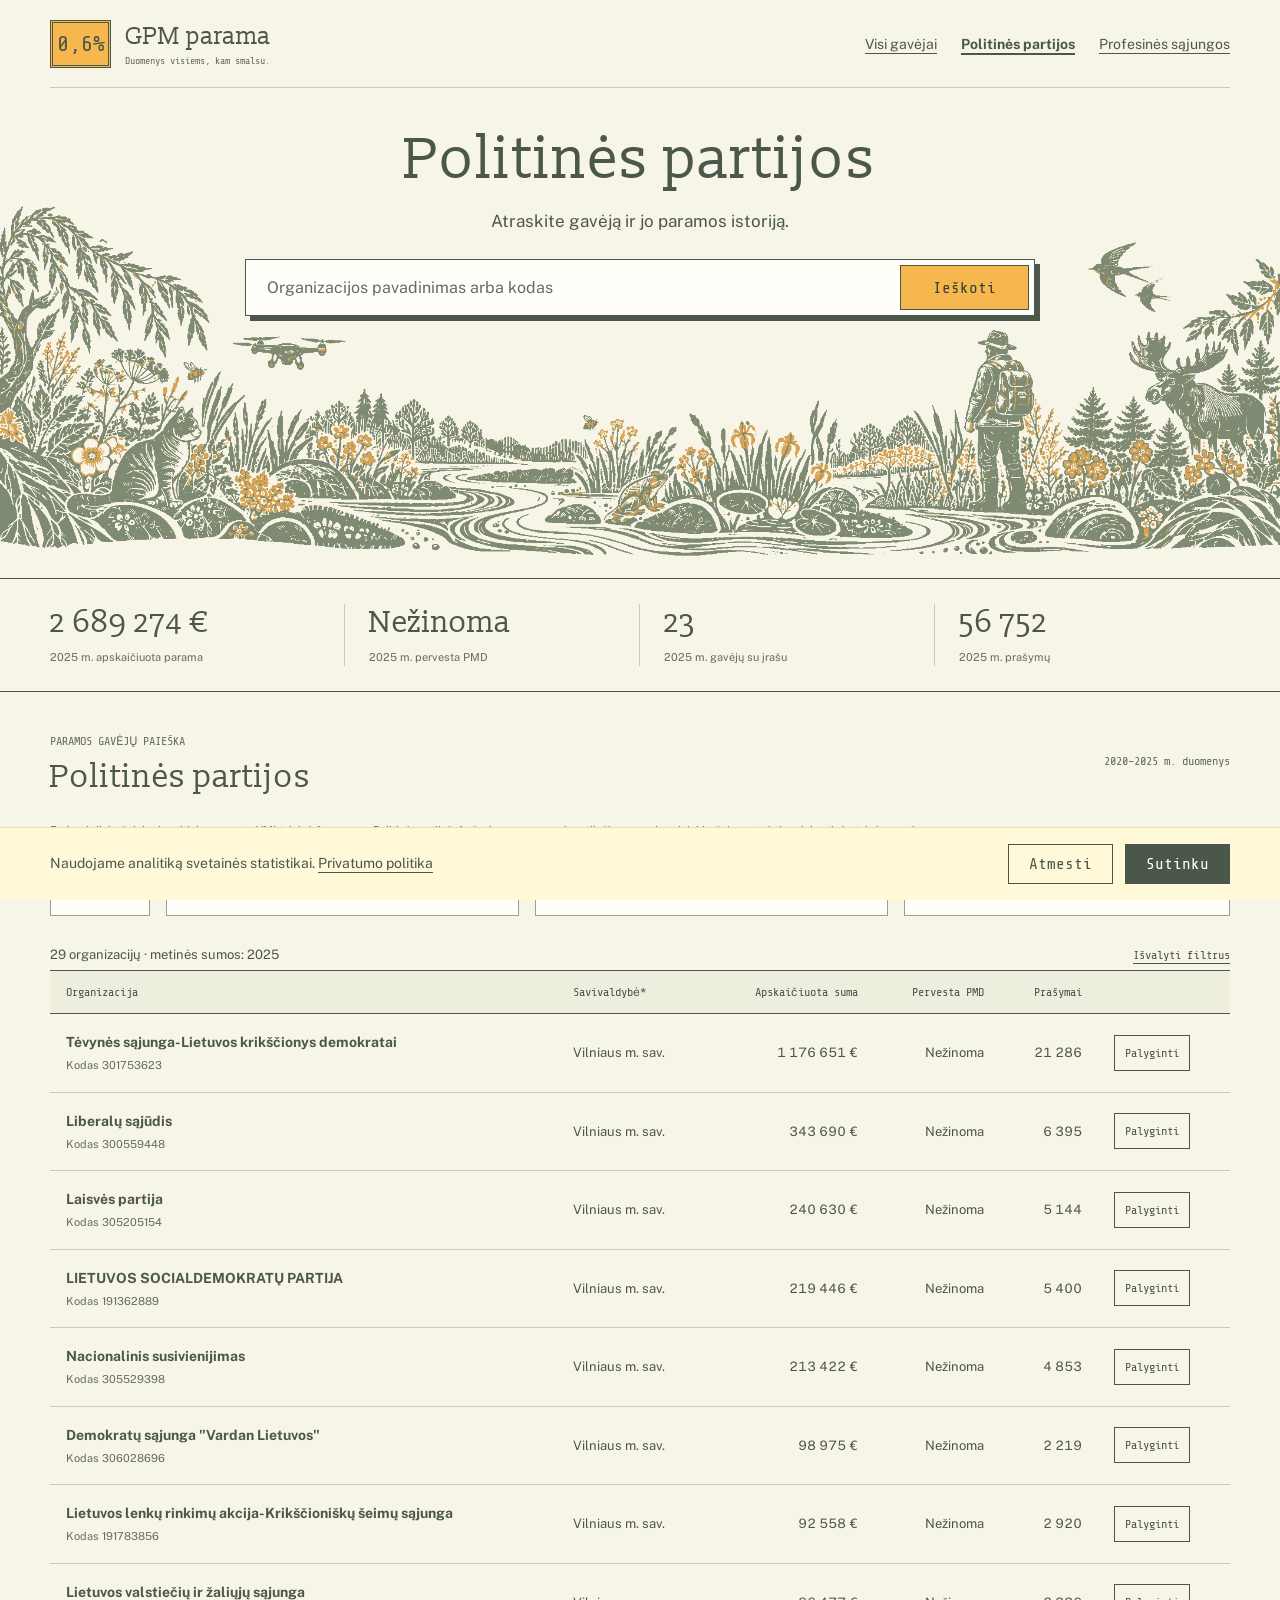
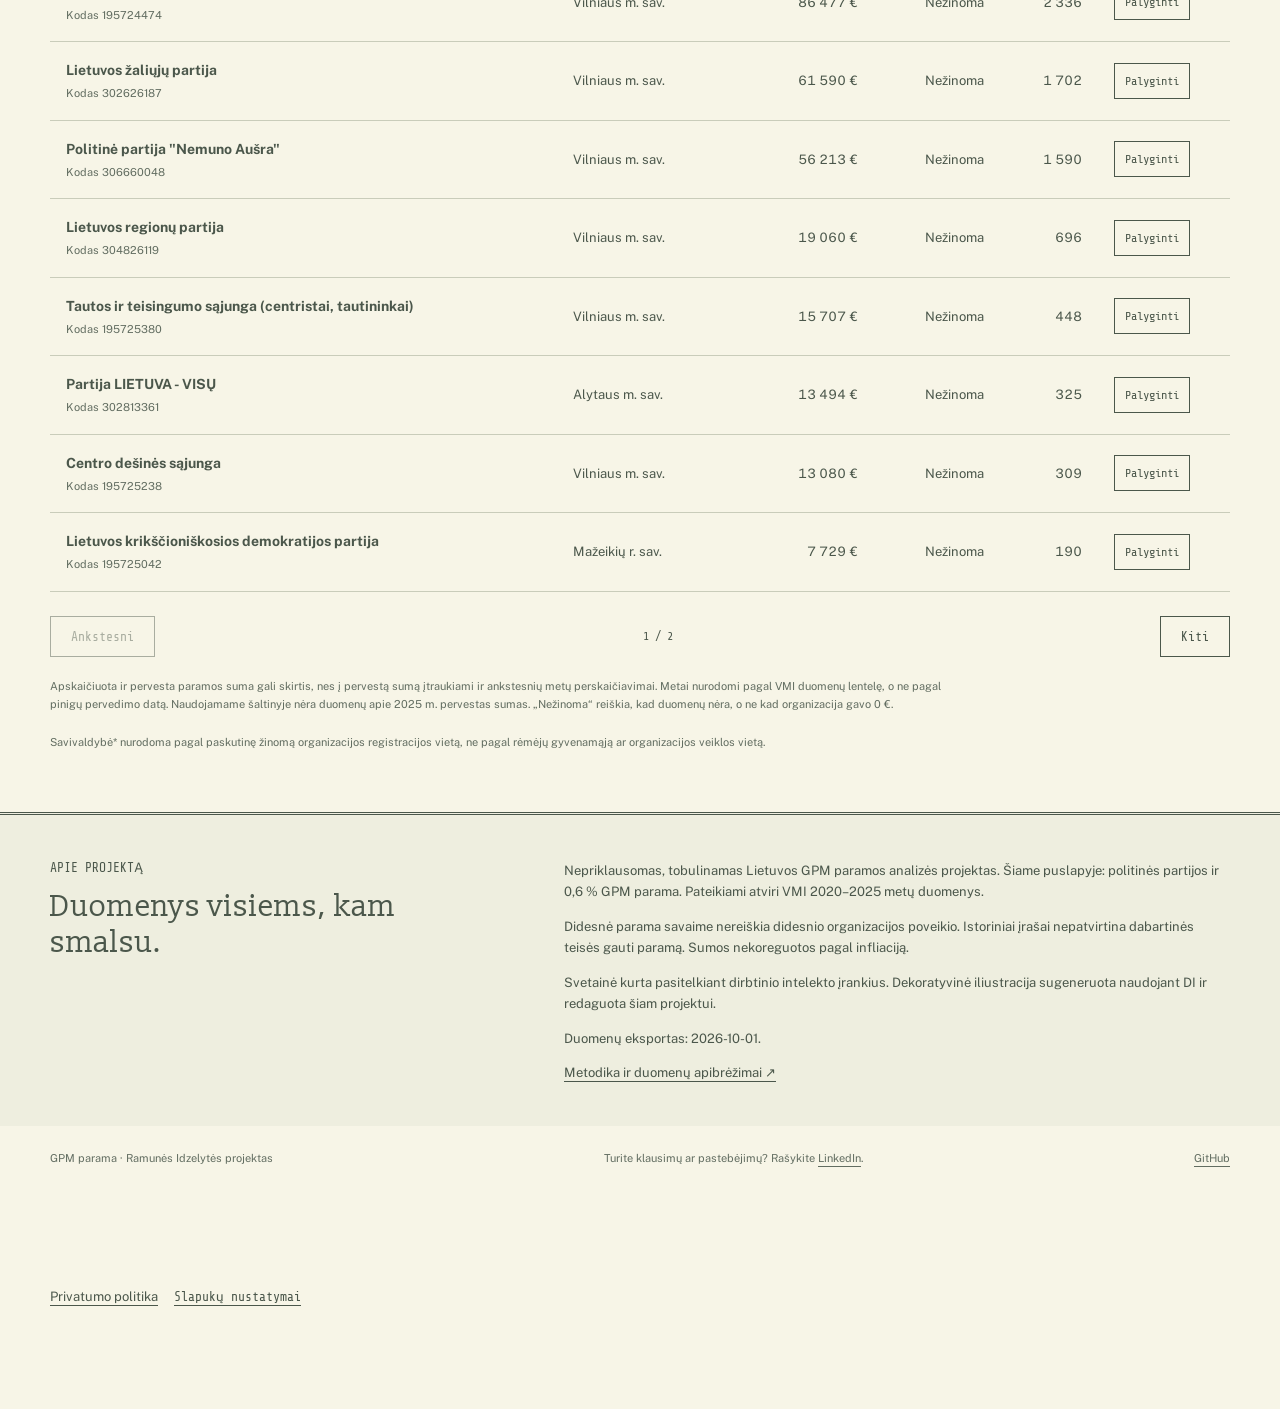
==== politines-partijos.html @ f0353b2b "Add files via upload" ====
<!doctype html>
<html lang="lt">
<head>
  <meta charset="utf-8"><meta name="viewport" content="width=device-width,initial-scale=1">
  <meta name="description" content="Politinės partijos: 0,6 % GPM parama, gavėjų paieška, 2020–2025 m. istorija ir palyginimas.">
  <title>Politinės partijos · 0,6 % GPM parama</title>
  <link rel="stylesheet" href="styles.css?v=consent-2">
  <link rel="preload" href="assets/fonts/publicsans/PublicSans-Regular.ttf" as="font" type="font/ttf" crossorigin>
  <link rel="preload" href="assets/fonts/slabo13px/Slabo13px-Regular.ttf" as="font" type="font/ttf" crossorigin>
  <script defer src="vendor/chart.umd.js"></script><script defer src="app.js?v=recipient-pages-1"></script>
</head>
<body data-scope="parties">
<a class="skip" href="#results">Pereiti prie rezultatų</a>
<header class="header wrap">
  <a class="brand" href="index.html"><span class="brand-mark">0,6%</span><span>GPM parama<small>Duomenys visiems, kam smalsu.</small></span></a>
<nav class="recipient-pages" aria-label="Paramos gavėjų grupės">
  <a href="index.html">Visi gavėjai</a>
  <a href="politines-partijos.html" aria-current="page">Politinės partijos</a>
  <a href="profesines-sajungos.html">Profesinės sąjungos</a>
</nav>
</header>
<main>
<section class="hero" aria-labelledby="hero-title">
  <img class="hero-photo" src="assets/river-linocut-exact.png" alt="" fetchpriority="high" width="2172" height="724">
  <div class="wrap hero-content">
    <h1 id="hero-title">Politinės partijos</h1>
    <p class="hero-description">Atraskite gavėją ir jo paramos istoriją.</p>
    <form id="search-form" role="search">
      <label for="search" class="sr-only">Organizacijos pavadinimas arba kodas</label>
      <input id="search" type="search" placeholder="Organizacijos pavadinimas arba kodas" autocomplete="off" maxlength="160" disabled>
      <button type="submit" disabled id="search-button">Ieškoti</button>
    </form>

  </div>
</section>
<section class="stats-band" aria-label="Pasirinktų metų apžvalga"><div class="wrap stats" id="stats"><p>Įkeliami duomenys…</p></div></section>
<section class="wrap directory" id="results" tabindex="-1">
  <div class="section-heading"><div><p class="eyebrow">PARAMOS GAVĖJŲ PAIEŠKA</p><h2>Politinės partijos</h2></div><span class="status-label">2020–2025 m. duomenys</span></div>
  <p class="footnote">Rodomi tik įrašai, kurių atitinkamų metų VMI teisinė forma yra „Politinė partija“. Apžvalgos sumos apima tik šią grupę. Istoriniai įrašai nepatvirtina dabartinės teisės gauti paramą.</p>
  <div class="filters">
    <label>Metai<select id="year" disabled></select></label>
    <label>Savivaldybė<select id="municipality" disabled><option value="">Visos savivaldybės</option></select></label>
    <label>Apskaičiuotos sumos grupė<select id="size" disabled><option value="">Visi dydžiai</option><option value="0">Labai maža: 0–1 000 €</option><option value="1">Maža: &gt;1 000–10 000 €</option><option value="2">Vidutinė: &gt;10 000–50 000 €</option><option value="3">Didelė: &gt;50 000–100 000 €</option><option value="4">Labai didelė: &gt;100 000 €</option></select></label>
    <label>Rikiuoti<select id="sort" disabled><option value="amount">Apskaičiuota: nuo didžiausios</option><option value="transferred">Pervesta: nuo didžiausios</option><option value="name">Pavadinimas: A–Ž</option><option value="requests">Prašymai: nuo didžiausio</option></select></label>
  </div>
  <div class="result-meta"><p id="result-count" role="status" aria-live="polite">Įkeliama…</p><button class="text-button" id="reset">Išvalyti filtrus</button></div>
  <div id="error" role="alert" hidden><p>Nepavyko įkelti duomenų. Patikrinkite ryšį ir bandykite dar kartą.</p><button id="retry">Bandyti dar kartą</button></div>
  <div class="table-scroll"><table class="results-table"><thead><tr><th scope="col">Organizacija</th><th scope="col">Savivaldybė*</th><th scope="col" class="numeric">Apskaičiuota suma</th><th scope="col" class="numeric">Pervesta PMD</th><th scope="col" class="numeric">Prašymai</th><th scope="col"><span class="sr-only">Palyginimas</span></th></tr></thead><tbody id="result-body"></tbody></table></div>
  <div id="empty" class="empty" hidden><h3>Organizacijų nerasta</h3><p>Pabandykite kitą pavadinimą arba išvalykite filtrus.</p></div>
  <div class="pagination"><button id="previous" class="secondary" disabled>Ankstesni</button><span id="page-label"></span><button id="next" class="secondary" disabled>Kiti</button></div>
  <p class="footnote">Apskaičiuota ir pervesta paramos suma gali skirtis, nes į pervestą sumą įtraukiami ir ankstesnių metų perskaičiavimai. Metai nurodomi pagal VMI duomenų lentelę, o ne pagal pinigų pervedimo datą. Naudojamame šaltinyje nėra duomenų apie 2025 m. pervestas sumas. „Nežinoma“ reiškia, kad duomenų nėra, o ne kad organizacija gavo 0 €.</p>
  <p class="footnote">Savivaldybė* nurodoma pagal paskutinę žinomą organizacijos registracijos vietą, ne pagal rėmėjų gyvenamąją ar organizacijos veiklos vietą.</p>
</section>
<section id="detail" class="detail-band" hidden tabindex="-1"><div class="wrap">
  <div class="section-heading"><div><p class="eyebrow" id="detail-kind">ORGANIZACIJOS ISTORIJA</p><h2 id="detail-title"></h2><p id="detail-subtitle"></p></div><button id="close-detail" class="secondary">Uždaryti</button></div>
  <div id="selected-list" class="selected-list"></div>
  <div class="chart-heading"><h3 id="chart-title">Apskaičiuota suma</h3><label>Rodiklis <select id="chart-measure"><option value="1">Apskaičiuota suma</option><option value="3">Pervesta PMD</option></select></label></div>
  <div class="chart-container"><canvas id="history-chart" role="img" aria-label="Metinė organizacijų parama. Tikslios reikšmės pateiktos lentelėje žemiau."></canvas></div>
  <p id="chart-error" hidden>Diagramos įkelti nepavyko. Duomenys pateikti lentelėje.</p>
  <div class="detail-actions"><h3>Metų duomenys</h3><button class="secondary" id="share">Kopijuoti nuorodą</button></div>
  <p id="share-status" role="status"></p>
  <div class="table-scroll"><table id="history-table"><thead><tr><th>Organizacija</th><th>Šaltinio metai</th><th class="numeric">Apskaičiuota suma</th><th class="numeric">Pervesta PMD</th><th class="numeric">Prašymai</th><th class="numeric">Apskaičiuota vienam prašymui</th></tr></thead><tbody></tbody></table></div>
  <p class="footnote">Pervesta PMD pateikiama kaip šaltinyje, įskaitant perskaičiavimus už ankstesnius metus. Tai nėra vien pasirinktų metų prašymams tenkanti suma. Apskaičiuotai sumai taikoma projekto korekcija: teigiama suma su 0 prašymų pakeičiama į 0. Pervestai sumai ši korekcija netaikoma.</p>
  <p class="footnote">„Nėra įrašo“ nėra nulinė parama. Vidurkis vienam prašymui nėra atskiro prašymo suma. Prašymų skaičius nebūtinai sutampa su žmonių skaičiumi.</p>
</div></section>
<section class="about-band" id="about"><div class="wrap about-grid"><div><p class="eyebrow">APIE PROJEKTĄ</p><h2>Duomenys visiems, kam smalsu.</h2></div><div>
  <p>Nepriklausomas, tobulinamas Lietuvos GPM paramos analizės projektas. Šiame puslapyje: politinės partijos ir 0,6 % GPM parama. Pateikiami atviri VMI 2020–2025 metų duomenys.</p>
  <p>Didesnė parama savaime nereiškia didesnio organizacijos poveikio. Istoriniai įrašai nepatvirtina dabartinės teisės gauti paramą. Sumos nekoreguotos pagal infliaciją.</p>
  <p>Svetainė kurta pasitelkiant dirbtinio intelekto įrankius. Dekoratyvinė iliustracija sugeneruota naudojant DI ir redaguota šiam projektui.</p>
  <p id="data-date"></p><a href="https://github.com/Ramuneid/lithuania-gpm-support-analysis/blob/main/METHODOLOGY.md" target="_blank" rel="noopener">Metodika ir duomenų apibrėžimai ↗</a>
</div></div></section>
</main>
<aside id="compare-tray" class="compare-tray" hidden aria-label="Pasirinktos organizacijos"><div class="wrap"><span id="tray-label"></span><div><button id="clear-compare" class="text-button">Išvalyti</button><button id="open-compare">Palyginti</button></div></div></aside>
<div class="sr-only" id="notice" role="status" aria-live="polite"></div>
<footer class="wrap footer"><span>GPM parama · Ramunės Idzelytės projektas</span><span>Turite klausimų ar pastebėjimų? Rašykite <a href="https://www.linkedin.com/in/idzelyte" target="_blank" rel="noopener noreferrer">LinkedIn</a>.</span><a href="https://github.com/Ramuneid/lithuania-gpm-support-analysis">GitHub</a></footer>
<noscript><p class="wrap">Paieškai reikalingas JavaScript. Analizės užrašinės prieinamos projekto GitHub saugykloje.</p></noscript>
<div class="wrap privacy-links"><a href="privatumo-politika.html">Privatumo politika</a><button type="button" class="text-button" data-consent-settings hidden>Slapukų nustatymai</button></div>
<script defer src="consent.js?v=1"></script>
</body></html>
---- styles.css ----
@font-face{font-family:"Public Sans";src:url("assets/fonts/publicsans/PublicSans-Regular.ttf") format("truetype");font-weight:400;font-style:normal;font-display:swap}
@font-face{font-family:"Public Sans";src:url("assets/fonts/publicsans/PublicSans-Bold.ttf") format("truetype");font-weight:600 900;font-style:normal;font-display:swap}
@font-face{font-family:"Slabo 13px";src:url("assets/fonts/slabo13px/Slabo13px-Regular.ttf") format("truetype");font-weight:400;font-style:normal;font-display:swap}
@font-face{font-family:"Share Tech Mono";src:url("assets/fonts/sharetechmono/ShareTechMono-Regular.ttf") format("truetype");font-weight:400;font-style:normal;font-display:swap}

:root{
  --ink:#4B574B;--teal:#4B574B;--honey:#E48C35;--gold:#F5B74E;
  --muted:#626D61;--line:#c9ccba;--paper:#F7F5E7;--wash:#eeeedf;
  --focus:#8C491F;--white:#fffef8;--mono:"Share Tech Mono","Public Sans",monospace;
  font-family:"Public Sans",Arial,sans-serif;color:var(--ink);background:var(--paper);
}
*{box-sizing:border-box;letter-spacing:0}
body{margin:0;padding-bottom:var(--consent-height,0px)}
.privacy-links{display:flex;flex-wrap:wrap;align-items:center;gap:16px;padding-block:12px 24px;font-size:13px}
.privacy-content{max-width:800px;padding-block:40px}
.privacy-content h1{font-size:40px}
.privacy-content h2{font-size:26px;margin-top:32px}
.consent-banner{position:fixed;bottom:0;left:0;right:0;z-index:100;background:#FFF8D9;border-top:1px solid #E5DDBB}
.consent-banner[hidden]{display:none}
.consent-inner{display:flex;align-items:center;justify-content:space-between;gap:24px;padding-block:16px}
.consent-inner p{margin:0;font-size:14px}
.consent-actions{display:flex;gap:12px;flex-shrink:0}
.consent-actions button{background:transparent;color:var(--ink);padding:10px 20px}
.consent-actions button:hover{background:#F5EBC1}
.consent-actions button[data-choice="accepted"]{background:var(--ink);color:#fff}
.consent-actions button[data-choice="accepted"]:hover{background:#364236}
body .compare-tray{bottom:var(--consent-height,0px)}
@media(max-width:760px){.consent-inner{flex-direction:column;align-items:stretch;gap:12px}.consent-actions button{flex:1}}
a{color:inherit;text-underline-offset:4px;text-decoration-thickness:1px}
button,input,select{font:inherit;border-radius:0}
button,a,input,select{touch-action:manipulation}
button{cursor:pointer;border:1px solid var(--ink);padding:12px 20px;background:var(--ink);color:white;font-family:var(--mono);font-weight:400;transition:background .15s,color .15s}
button:hover{background:#364236}
button:disabled{opacity:.45;cursor:default}
button:focus-visible,a:focus-visible,input:focus-visible,select:focus-visible{outline:3px solid var(--focus);outline-offset:4px}
input,select{min-width:0}
h1,h2,h3,p{margin-top:0}
h1,h2,h3{font-family:"Slabo 13px",Georgia,serif;font-weight:400;overflow-wrap:break-word}
h2{font-size:32px;line-height:1.2}
h3{font-size:22px}
p{line-height:1.65}
.wrap{width:min(1180px,calc(100% - 64px));margin-inline:auto}
.header{display:flex;align-items:center;justify-content:space-between;gap:24px;min-height:88px;border-bottom:1px solid var(--line)}
.brand{text-decoration:none;font-family:"Slabo 13px",Georgia,serif;font-size:24px;display:flex;align-items:center;gap:14px;flex-shrink:0}
.brand-mark{display:grid;place-items:center;width:61px;height:48px;border:3px double var(--ink);background:var(--gold);font:22px var(--mono)}
.brand small{display:block;font:10px var(--mono);margin-top:4px;color:var(--muted)}
.recipient-pages{display:flex;flex-wrap:wrap;justify-content:flex-end;gap:12px 24px;padding-block:16px;font-size:14px;margin-left:auto}
.recipient-pages a{white-space:nowrap}
.recipient-pages [aria-current="page"]{font-weight:700;text-decoration-thickness:2px}
.hero{position:relative;isolation:isolate;min-height:490px;display:flex;align-items:flex-start;overflow:hidden;background:var(--paper)}
.hero-photo{position:absolute;inset:auto 0 0;width:100%;height:auto;object-fit:contain;object-position:center bottom;z-index:-1}
.hero-content{text-align:center;padding-block:40px 190px}
.eyebrow{font:12px var(--mono);margin-bottom:14px}
.hero-edition{display:inline-block;padding:6px 10px;border-block:1px solid var(--ink);margin-bottom:20px}
.hero h1{font-size:58px;line-height:1.12;margin:0 auto 14px;max-width:900px}
.hero-description{font-size:17px;margin-bottom:24px}
.hero form{display:flex;max-width:790px;margin-inline:auto;background:var(--white);border:1px solid var(--ink);box-shadow:5px 5px 0 var(--ink);padding:5px;gap:6px}
.hero input{flex:1;width:0;background:transparent;border:0;color:var(--ink);padding:13px 16px;font-size:16px}
.hero input::placeholder{color:var(--muted);opacity:1}
.hero form button{background:var(--gold);color:#354134;border:1px solid var(--ink);padding-inline:32px;font-size:16px}
.hero form button:hover{background:var(--honey)}
.examples{display:flex;justify-content:center;gap:14px;align-items:center;flex-wrap:wrap;margin-top:18px;font-size:12px}
.examples button{border:0;border-bottom:1px solid var(--ink);background:transparent;padding:1px 0;color:var(--ink);font-family:inherit;font-size:12px}
.examples button:hover{box-shadow:0 3px 0 var(--gold)}
.stats-band{border-block:1px solid var(--ink)}
.stats{display:grid;grid-template-columns:repeat(4,minmax(0,1fr));padding-block:25px}
.stat{display:flex;flex-direction:column;gap:8px;padding-inline:24px;border-right:1px solid var(--line);min-width:0}
.stat:first-child{padding-left:0}
.stat:last-child{border-right:0}
.stat-value{font:30px "Slabo 13px",Georgia,serif;font-variant-numeric:tabular-nums;overflow-wrap:anywhere}
.stat-label{font-size:11px;color:var(--muted);line-height:1.5}
.directory{padding-block:42px 50px}
.section-heading{display:flex;justify-content:space-between;align-items:start;gap:20px;margin-bottom:25px}
.section-heading h2{margin-bottom:0}
.section-heading .eyebrow{margin-bottom:10px;color:var(--muted)}
.status-label{font:12px var(--mono);color:var(--muted);padding-top:20px}
.filters{display:grid;grid-template-columns:100px 1.3fr 1.3fr 1.2fr;gap:16px;padding-bottom:24px}
.filters label{font-size:12px;display:flex;flex-direction:column;gap:8px}
.filters select,.chart-heading select{background:var(--white);color:var(--ink);border:1px solid #9aA28f;height:44px;padding:0 10px;width:100%}
.result-meta{display:flex;align-items:center;justify-content:space-between;font-size:13px;gap:15px}
.result-meta p{margin:0}
.text-button{background:transparent;border:0;color:var(--ink);padding:8px 0;text-decoration:underline;text-underline-offset:4px}
.text-button:hover{background:transparent;color:var(--focus)}
.result-meta button{font-size:12px}
.table-scroll{overflow-x:auto;position:relative}
table{border-collapse:collapse;width:100%;font-size:13px;text-align:left}
th{background:var(--wash);border-block:1px solid var(--ink);font:12px var(--mono);padding:14px 16px;white-space:nowrap}
td{border-bottom:1px solid var(--line);padding:18px 16px;line-height:1.5}
td.numeric,th.numeric{text-align:right;font-variant-numeric:tabular-nums;white-space:nowrap}
.results-table th:first-child{width:43%}
.results-table tbody tr:hover{background:#f0ecd8}
.organization-link{text-decoration:none;font-weight:700;font-size:14px}
.organization-link:hover{text-decoration:underline}
td small{display:block;font-size:11px;color:var(--muted);margin-top:4px}
.compare-button{background:transparent;border:1px solid var(--ink);color:var(--ink);font-size:12px;padding:8px 10px;white-space:nowrap}
.compare-button:hover{background:var(--gold);color:var(--ink)}
.compare-button[aria-pressed=true]{background:var(--ink);color:white}
.secondary{background:transparent;color:var(--ink);border:1px solid var(--ink);font-size:13px}
.secondary:hover{background:var(--wash)}
.pagination{display:flex;align-items:center;justify-content:space-between;margin-top:24px;gap:10px;font:12px var(--mono)}
.footnote{font-size:11px;color:var(--muted);margin-top:20px;max-width:920px}
.empty{padding:48px 0;text-align:center}
.about-band{border-top:3px double var(--ink);background:var(--wash);padding-block:45px}
.about-grid{display:grid;grid-template-columns:1fr 1.5fr;gap:70px}
.about-grid h2{font-size:30px;max-width:350px}
.about-grid p,.about-grid a{font-size:13px}
.detail-band{border-top:3px double var(--ink);padding-block:45px;background:var(--paper)}
.detail-band h2{max-width:840px;overflow-wrap:anywhere}
.detail-band .section-heading p:not(.eyebrow){font-size:12px;color:var(--muted);margin-top:12px}
.chart-heading,.detail-actions{display:flex;justify-content:space-between;gap:15px;align-items:center;flex-wrap:wrap}
.chart-heading{margin-top:25px}
.chart-heading label{display:flex;align-items:center;gap:10px;font-size:13px}
.chart-heading select{width:auto;max-width:100%}
.chart-container{height:330px;margin:15px 0 30px}
.selected-list{display:flex;gap:10px;flex-wrap:wrap}
.selected-list span{border-bottom:3px solid var(--ink);padding:6px 0;font-size:12px;margin-right:14px}
.detail-actions h3{margin:0}
#share-status{font-size:12px}
#detail,#results,#about{scroll-margin-top:18px}
.compare-tray{position:fixed;bottom:0;left:0;right:0;background:var(--paper);border-top:3px double var(--ink);z-index:5}
.compare-tray>.wrap{display:flex;justify-content:space-between;align-items:center;gap:15px;padding-block:12px;font-size:13px}
.compare-tray .wrap>div{display:flex;gap:24px;align-items:center}
.footer{display:flex;gap:20px;flex-wrap:wrap;padding-block:26px 105px;font-size:11px;color:var(--muted)}
.footer span{margin-right:auto}
#error{background:#f7e3ca;padding:24px;border-left:3px solid var(--focus)}
[hidden]{display:none!important}
.sr-only{position:absolute;left:0;top:0;width:1px;height:1px;overflow:hidden;clip:rect(0,0,0,0);clip-path:inset(50%);white-space:nowrap}
.skip{position:absolute;top:-100px;z-index:10;background:var(--paper);padding:12px}
.skip:focus{top:5px}
@media(min-width:1600px){.hero{min-height:510px}}
@media(max-width:760px){
  .wrap{width:calc(100% - 36px)}
  .header{min-height:76px;gap:12px;flex-wrap:wrap;padding-block:16px}
  .brand{font-size:21px;gap:10px}
  .brand-mark{width:54px;height:42px;font-size:19px}
  .recipient-pages{width:100%;padding-block:4px;gap:12px 18px;font-size:12px}
  .hero{min-height:480px}
  .hero-content{padding-block:30px calc(33.333vw + 10px)}
  .hero h1{font-size:39px;max-width:380px}
  .hero-description{font-size:15px;max-width:330px;margin:0 auto 22px}
  .hero-edition{font-size:11px;margin-bottom:18px}
  .hero-photo{top:auto;height:auto;aspect-ratio:3/1;object-fit:contain;object-position:center bottom}
  .hero input{font-size:14px;padding:12px 7px}
  .hero form button{padding:12px;font-size:14px}
  .examples{gap:8px 12px;font-size:11px}
  .examples span{flex-basis:100%}
  .examples button{font-size:11px}
  .stats{grid-template-columns:repeat(2,minmax(0,1fr));padding-block:8px}
  .stat,.stat:first-child{padding:16px 12px}
  .stat:nth-child(2){border-right:0}
  .stat:nth-child(-n+2){border-bottom:1px solid var(--line)}
  .stat-value{font-size:23px}
  .stat-label{font-size:10px}
  .directory{padding-block:30px}
  .section-heading{margin-bottom:20px}
  h2{font-size:28px}
  .status-label{font-size:10px;max-width:110px;text-align:right}
  .filters{grid-template-columns:1fr 1fr;gap:12px}
  .filters select{font-size:12px}
  td,th{padding:12px 9px}
  .results-table{display:block}
  .results-table thead{position:absolute;width:1px;height:1px;overflow:hidden;clip-path:inset(50%)}
  .results-table tbody{display:block}
  .results-table tr{display:grid;grid-template-columns:1fr 1fr auto;gap:10px 12px;padding:20px 0;border-bottom:1px solid var(--line)}
  .results-table td{display:block;border:0;padding:0;text-align:left;min-width:0}
  .results-table td:first-child{grid-column:1/-1;overflow-wrap:anywhere}
  .results-table td:nth-child(2){grid-column:1/-1;color:var(--muted);font-size:11px}
  .results-table td:nth-child(3)::before{content:'Apskaičiuota';display:block;font:11px var(--mono);margin-bottom:4px}
  .results-table td:nth-child(4)::before{content:'Pervesta PMD';display:block;font:11px var(--mono);margin-bottom:4px}
  .results-table td:nth-child(5)::before{content:'Prašymai';display:block;font:11px var(--mono);margin-bottom:4px}
  .results-table td:last-child{grid-column:1/-1}
  .results-table .numeric{font-size:12px}
  .organization-link{font-size:14px}
  .about-grid{grid-template-columns:1fr;gap:14px}
  .about-grid h2{max-width:none}
  .about-band{padding-block:32px}
  .detail-band{padding-block:30px}
  .chart-container{height:290px}
  .detail-band .section-heading{flex-direction:column}
  .compare-tray>.wrap{font-size:11px}
  .compare-tray button{font-size:12px;padding:10px}
  .compare-tray .wrap>div{gap:10px}
  .footer{gap:15px}
  .footer span{width:100%}
  .detail-actions{align-items:start}
}
@media(prefers-reduced-motion:reduce){*{scroll-behavior:auto!important;transition:none!important}}
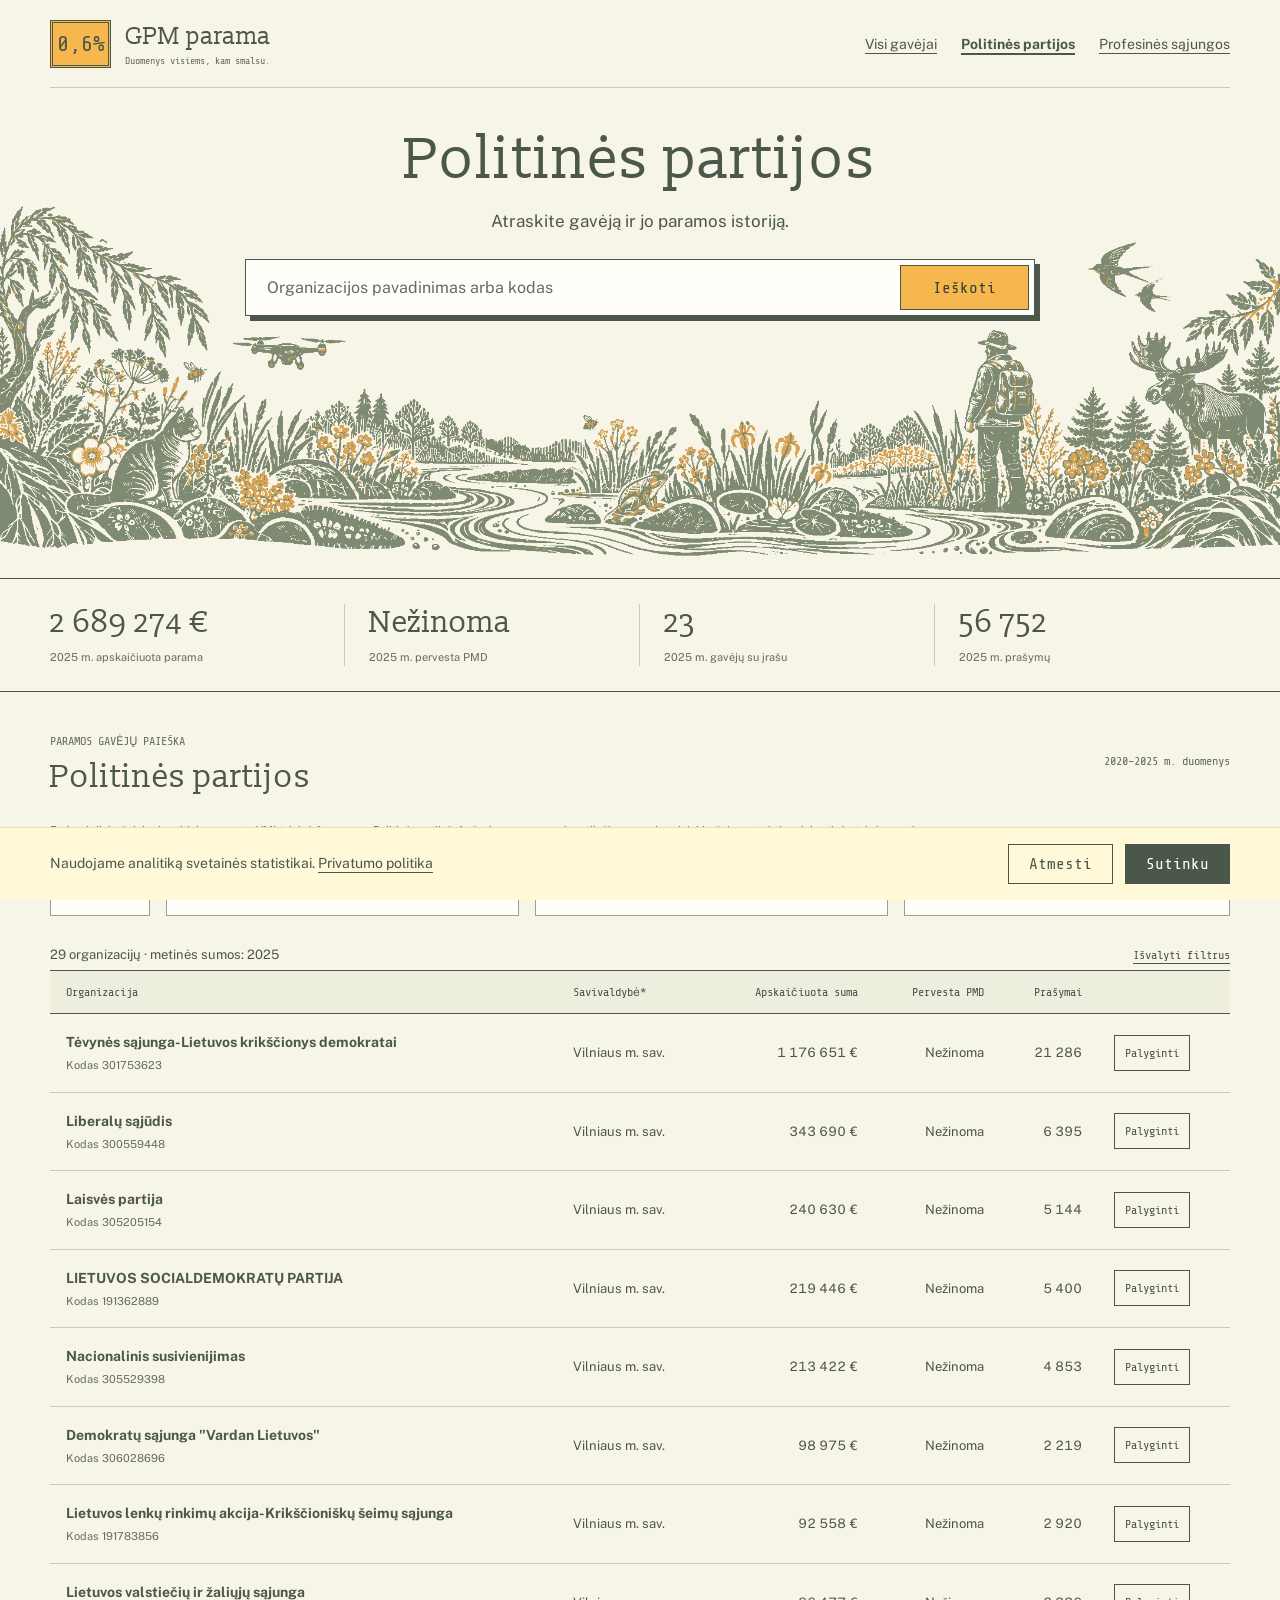
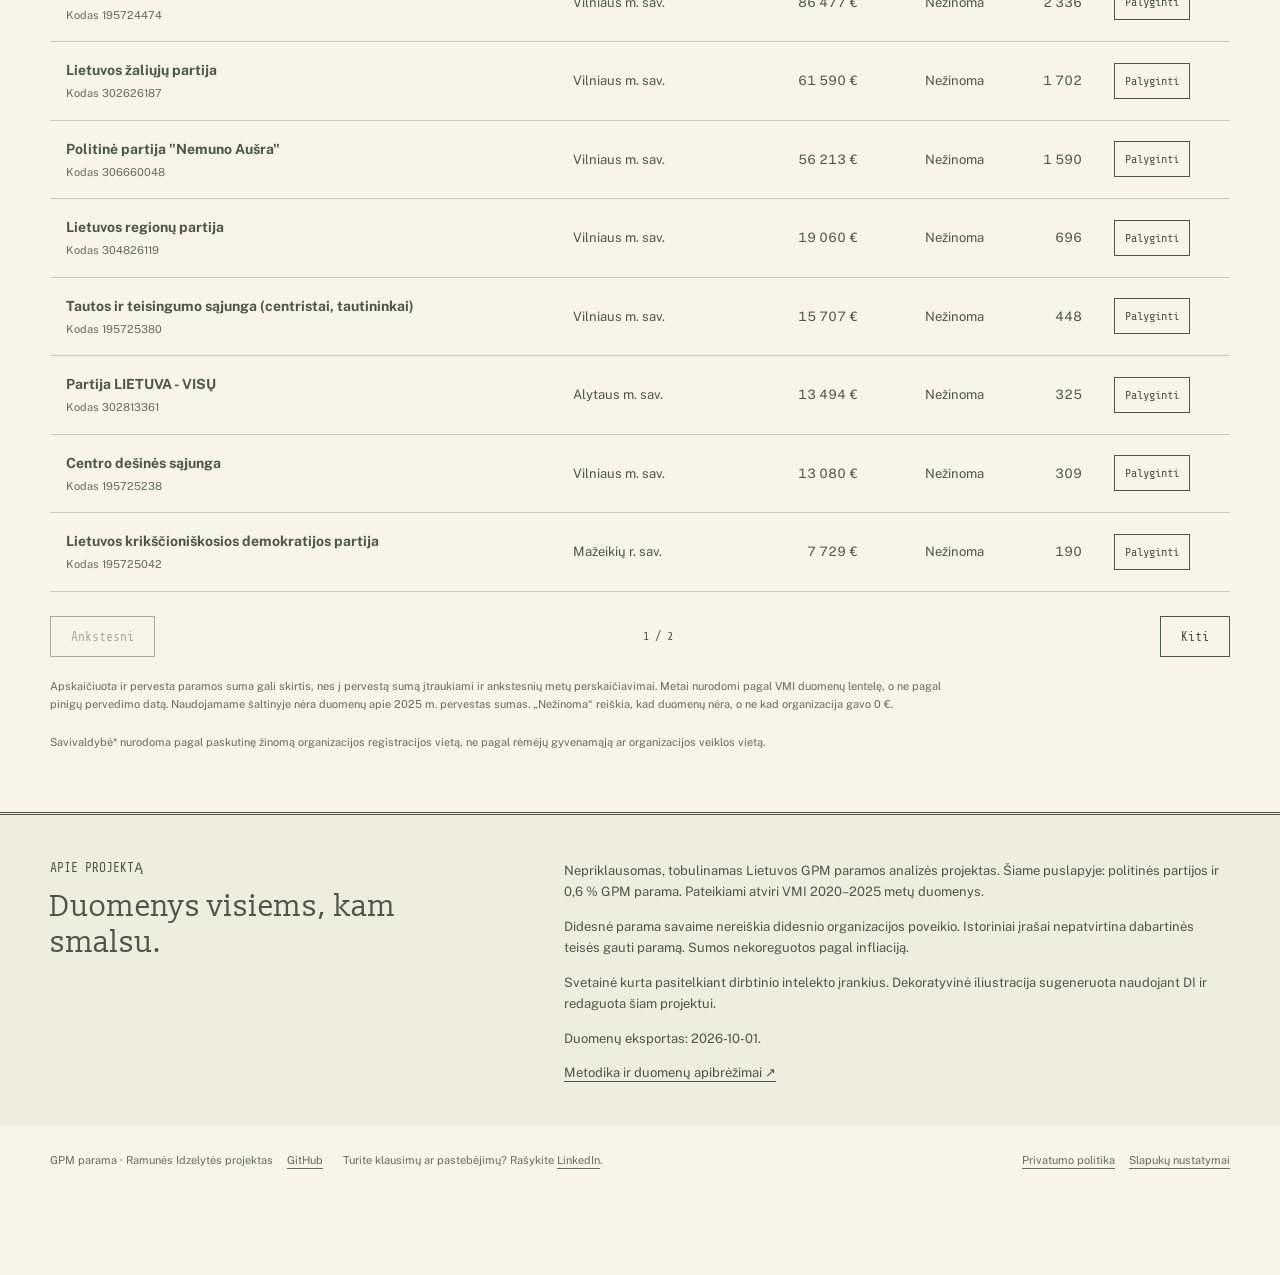
==== commit 803be53c: "Update footer layout" ====
--- a/politines-partijos.html
+++ b/politines-partijos.html
@@ -4,7 +4,7 @@
   <meta charset="utf-8"><meta name="viewport" content="width=device-width,initial-scale=1">
   <meta name="description" content="Politinės partijos: 0,6 % GPM parama, gavėjų paieška, 2020–2025 m. istorija ir palyginimas.">
   <title>Politinės partijos · 0,6 % GPM parama</title>
-  <link rel="stylesheet" href="styles.css?v=consent-2">
+  <link rel="stylesheet" href="styles.css?v=footer-3">
   <link rel="preload" href="assets/fonts/publicsans/PublicSans-Regular.ttf" as="font" type="font/ttf" crossorigin>
   <link rel="preload" href="assets/fonts/slabo13px/Slabo13px-Regular.ttf" as="font" type="font/ttf" crossorigin>
   <script defer src="vendor/chart.umd.js"></script><script defer src="app.js?v=recipient-pages-1"></script>
@@ -72,8 +72,11 @@
 </main>
 <aside id="compare-tray" class="compare-tray" hidden aria-label="Pasirinktos organizacijos"><div class="wrap"><span id="tray-label"></span><div><button id="clear-compare" class="text-button">Išvalyti</button><button id="open-compare">Palyginti</button></div></div></aside>
 <div class="sr-only" id="notice" role="status" aria-live="polite"></div>
-<footer class="wrap footer"><span>GPM parama · Ramunės Idzelytės projektas</span><span>Turite klausimų ar pastebėjimų? Rašykite <a href="https://www.linkedin.com/in/idzelyte" target="_blank" rel="noopener noreferrer">LinkedIn</a>.</span><a href="https://github.com/Ramuneid/lithuania-gpm-support-analysis">GitHub</a></footer>
+<footer class="wrap footer">
+  <div class="footer-project"><span>GPM parama · Ramunės Idzelytės projektas</span><a href="https://github.com/Ramuneid/lithuania-gpm-support-analysis">GitHub</a></div>
+  <div class="footer-contact">Turite klausimų ar pastebėjimų? Rašykite <a href="https://www.linkedin.com/in/idzelyte" target="_blank" rel="noopener noreferrer">LinkedIn</a>.</div>
+  <div class="footer-privacy"><a href="privatumo-politika.html">Privatumo politika</a><button type="button" class="text-button" data-consent-settings hidden>Slapukų nustatymai</button></div>
+</footer>
 <noscript><p class="wrap">Paieškai reikalingas JavaScript. Analizės užrašinės prieinamos projekto GitHub saugykloje.</p></noscript>
-<div class="wrap privacy-links"><a href="privatumo-politika.html">Privatumo politika</a><button type="button" class="text-button" data-consent-settings hidden>Slapukų nustatymai</button></div>
 <script defer src="consent.js?v=1"></script>
 </body></html>
--- a/styles.css
+++ b/styles.css
@@ -11,7 +11,6 @@
 }
 *{box-sizing:border-box;letter-spacing:0}
 body{margin:0;padding-bottom:var(--consent-height,0px)}
-.privacy-links{display:flex;flex-wrap:wrap;align-items:center;gap:16px;padding-block:12px 24px;font-size:13px}
 .privacy-content{max-width:800px;padding-block:40px}
 .privacy-content h1{font-size:40px}
 .privacy-content h2{font-size:26px;margin-top:32px}
@@ -120,8 +119,12 @@
 .compare-tray{position:fixed;bottom:0;left:0;right:0;background:var(--paper);border-top:3px double var(--ink);z-index:5}
 .compare-tray>.wrap{display:flex;justify-content:space-between;align-items:center;gap:15px;padding-block:12px;font-size:13px}
 .compare-tray .wrap>div{display:flex;gap:24px;align-items:center}
-.footer{display:flex;gap:20px;flex-wrap:wrap;padding-block:26px 105px;font-size:11px;color:var(--muted)}
-.footer span{margin-right:auto}
+.footer{display:flex;align-items:center;justify-content:space-between;gap:20px;padding-block:26px 32px;font-size:11px;line-height:1.6;color:var(--muted)}
+.footer-project,.footer-privacy{display:flex;align-items:center;gap:14px;flex-shrink:0}
+.footer-contact{min-width:0}
+.footer-privacy{margin-left:auto}
+.footer .text-button{font:inherit;padding:0;color:inherit}
+@media(max-width:1100px){.footer{flex-wrap:wrap}.footer-project,.footer-privacy{flex-wrap:wrap;flex-shrink:1}}
 #error{background:#f7e3ca;padding:24px;border-left:3px solid var(--focus)}
 [hidden]{display:none!important}
 .sr-only{position:absolute;left:0;top:0;width:1px;height:1px;overflow:hidden;clip:rect(0,0,0,0);clip-path:inset(50%);white-space:nowrap}
@@ -181,7 +184,7 @@
   .compare-tray button{font-size:12px;padding:10px}
   .compare-tray .wrap>div{gap:10px}
   .footer{gap:15px}
-  .footer span{width:100%}
+  .footer-project,.footer-contact{width:100%}
   .detail-actions{align-items:start}
 }
 @media(prefers-reduced-motion:reduce){*{scroll-behavior:auto!important;transition:none!important}}
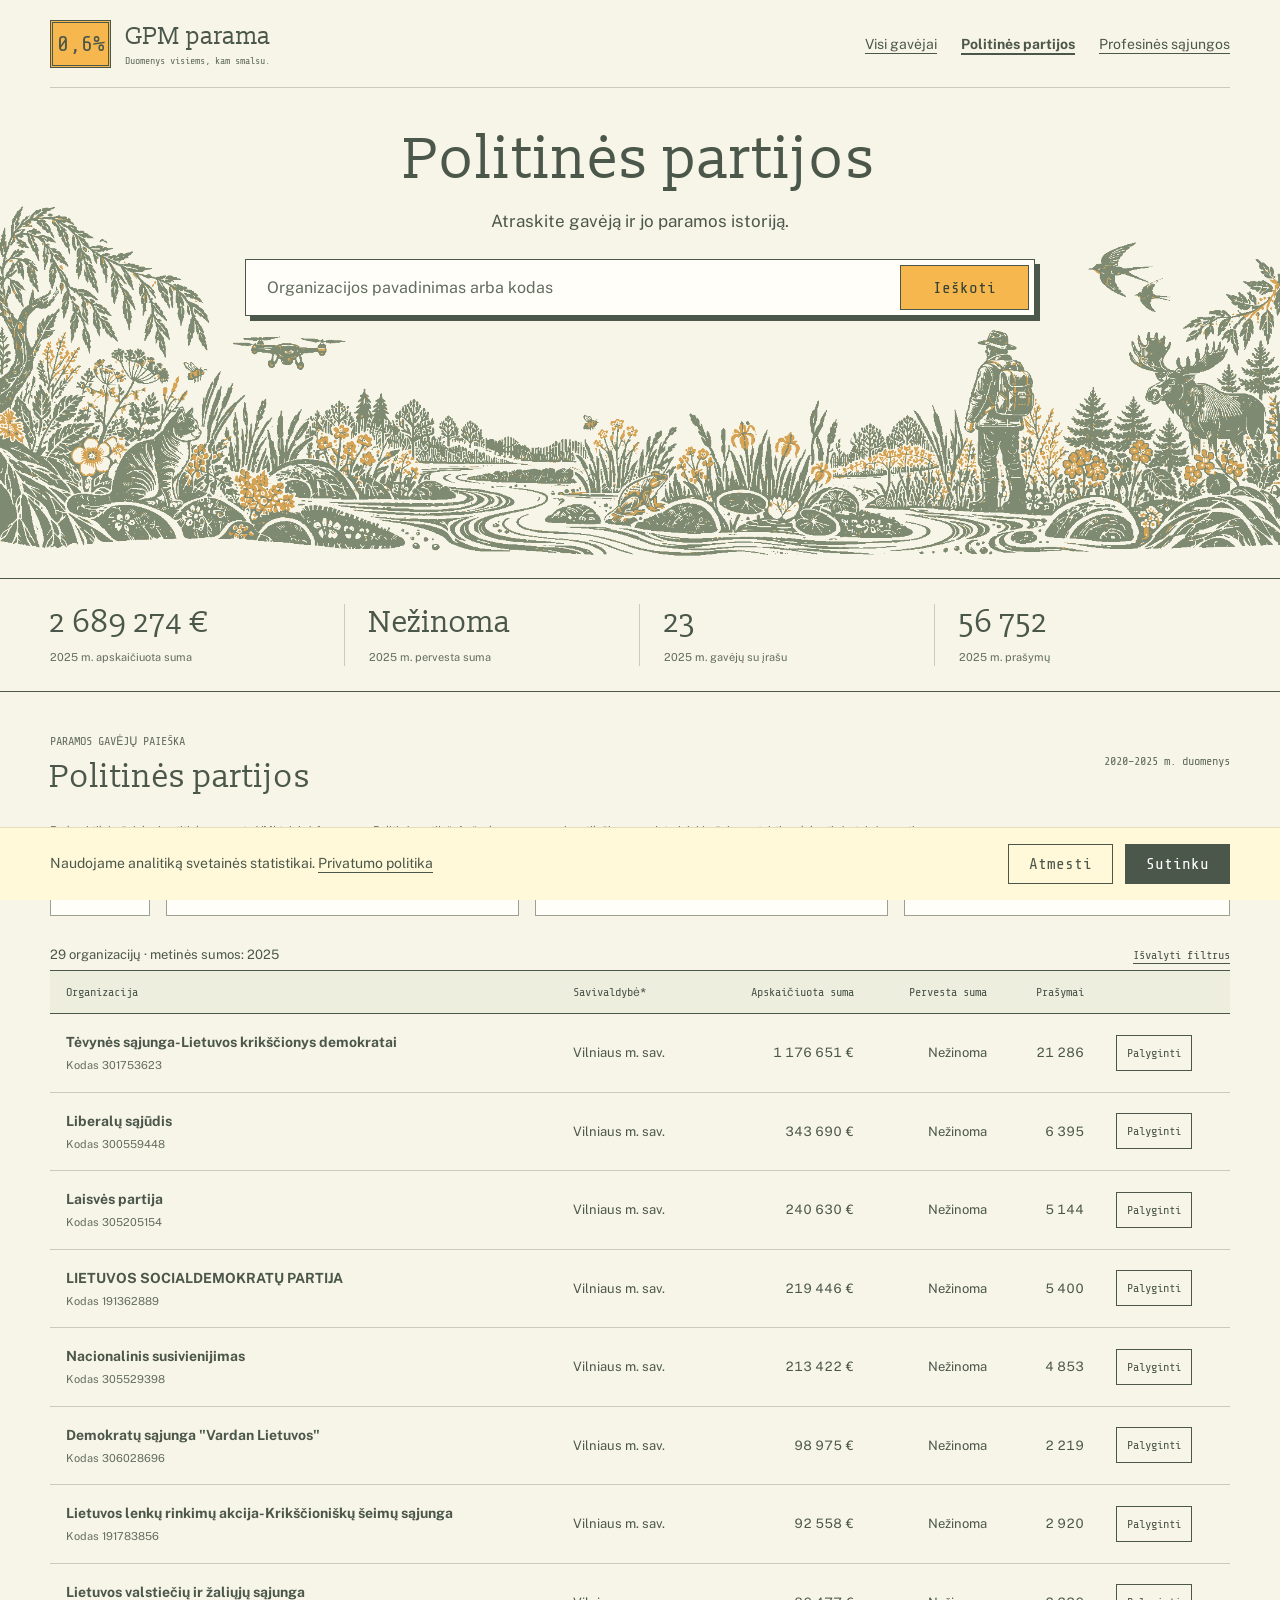
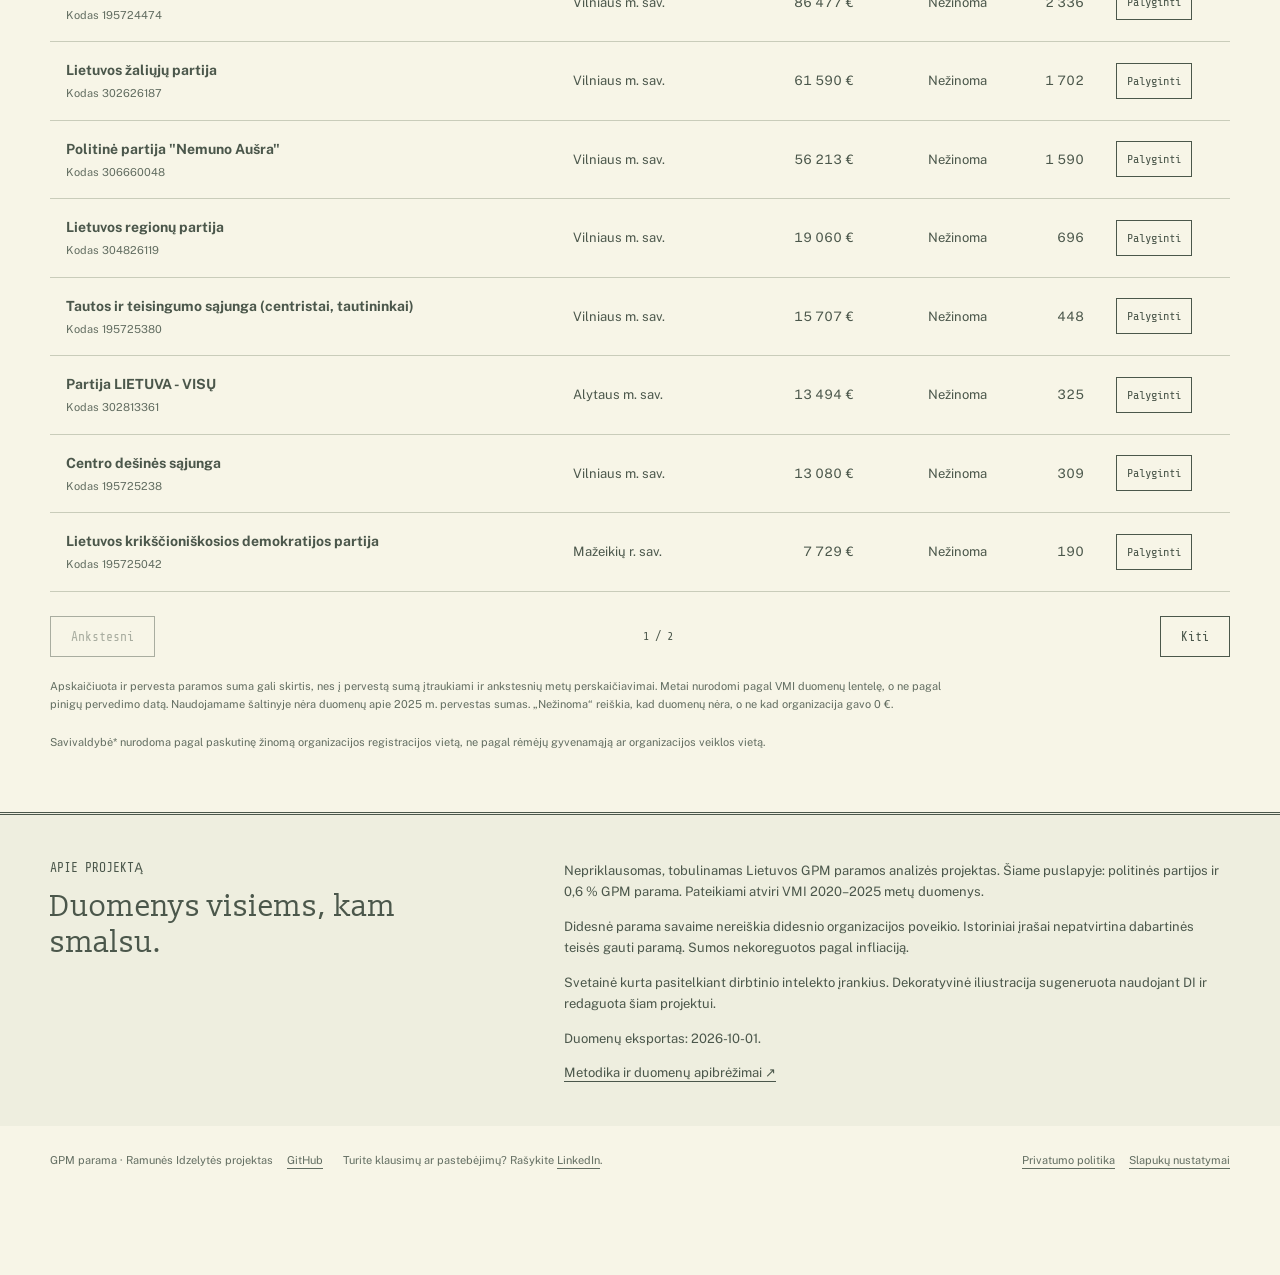
==== commit 42e91e67: "Ranamed "Pervesta PMD" to "Pervesta suma"" ====
--- a/politines-partijos.html
+++ b/politines-partijos.html
@@ -4,10 +4,10 @@
   <meta charset="utf-8"><meta name="viewport" content="width=device-width,initial-scale=1">
   <meta name="description" content="Politinės partijos: 0,6 % GPM parama, gavėjų paieška, 2020–2025 m. istorija ir palyginimas.">
   <title>Politinės partijos · 0,6 % GPM parama</title>
-  <link rel="stylesheet" href="styles.css?v=footer-3">
+  <link rel="stylesheet" href="styles.css?v=amount-labels-1">
   <link rel="preload" href="assets/fonts/publicsans/PublicSans-Regular.ttf" as="font" type="font/ttf" crossorigin>
   <link rel="preload" href="assets/fonts/slabo13px/Slabo13px-Regular.ttf" as="font" type="font/ttf" crossorigin>
-  <script defer src="vendor/chart.umd.js"></script><script defer src="app.js?v=recipient-pages-1"></script>
+  <script defer src="vendor/chart.umd.js"></script><script defer src="app.js?v=amount-labels-1"></script>
 </head>
 <body data-scope="parties">
 <a class="skip" href="#results">Pereiti prie rezultatų</a>
@@ -41,11 +41,11 @@
     <label>Metai<select id="year" disabled></select></label>
     <label>Savivaldybė<select id="municipality" disabled><option value="">Visos savivaldybės</option></select></label>
     <label>Apskaičiuotos sumos grupė<select id="size" disabled><option value="">Visi dydžiai</option><option value="0">Labai maža: 0–1 000 €</option><option value="1">Maža: &gt;1 000–10 000 €</option><option value="2">Vidutinė: &gt;10 000–50 000 €</option><option value="3">Didelė: &gt;50 000–100 000 €</option><option value="4">Labai didelė: &gt;100 000 €</option></select></label>
-    <label>Rikiuoti<select id="sort" disabled><option value="amount">Apskaičiuota: nuo didžiausios</option><option value="transferred">Pervesta: nuo didžiausios</option><option value="name">Pavadinimas: A–Ž</option><option value="requests">Prašymai: nuo didžiausio</option></select></label>
+    <label>Rikiuoti<select id="sort" disabled><option value="amount">Apskaičiuota suma: nuo didžiausios</option><option value="transferred">Pervesta suma: nuo didžiausios</option><option value="name">Pavadinimas: A–Ž</option><option value="requests">Prašymai: nuo didžiausio</option></select></label>
   </div>
   <div class="result-meta"><p id="result-count" role="status" aria-live="polite">Įkeliama…</p><button class="text-button" id="reset">Išvalyti filtrus</button></div>
   <div id="error" role="alert" hidden><p>Nepavyko įkelti duomenų. Patikrinkite ryšį ir bandykite dar kartą.</p><button id="retry">Bandyti dar kartą</button></div>
-  <div class="table-scroll"><table class="results-table"><thead><tr><th scope="col">Organizacija</th><th scope="col">Savivaldybė*</th><th scope="col" class="numeric">Apskaičiuota suma</th><th scope="col" class="numeric">Pervesta PMD</th><th scope="col" class="numeric">Prašymai</th><th scope="col"><span class="sr-only">Palyginimas</span></th></tr></thead><tbody id="result-body"></tbody></table></div>
+  <div class="table-scroll"><table class="results-table"><thead><tr><th scope="col">Organizacija</th><th scope="col">Savivaldybė*</th><th scope="col" class="numeric">Apskaičiuota suma</th><th scope="col" class="numeric">Pervesta suma</th><th scope="col" class="numeric">Prašymai</th><th scope="col"><span class="sr-only">Palyginimas</span></th></tr></thead><tbody id="result-body"></tbody></table></div>
   <div id="empty" class="empty" hidden><h3>Organizacijų nerasta</h3><p>Pabandykite kitą pavadinimą arba išvalykite filtrus.</p></div>
   <div class="pagination"><button id="previous" class="secondary" disabled>Ankstesni</button><span id="page-label"></span><button id="next" class="secondary" disabled>Kiti</button></div>
   <p class="footnote">Apskaičiuota ir pervesta paramos suma gali skirtis, nes į pervestą sumą įtraukiami ir ankstesnių metų perskaičiavimai. Metai nurodomi pagal VMI duomenų lentelę, o ne pagal pinigų pervedimo datą. Naudojamame šaltinyje nėra duomenų apie 2025 m. pervestas sumas. „Nežinoma“ reiškia, kad duomenų nėra, o ne kad organizacija gavo 0 €.</p>
@@ -54,13 +54,13 @@
 <section id="detail" class="detail-band" hidden tabindex="-1"><div class="wrap">
   <div class="section-heading"><div><p class="eyebrow" id="detail-kind">ORGANIZACIJOS ISTORIJA</p><h2 id="detail-title"></h2><p id="detail-subtitle"></p></div><button id="close-detail" class="secondary">Uždaryti</button></div>
   <div id="selected-list" class="selected-list"></div>
-  <div class="chart-heading"><h3 id="chart-title">Apskaičiuota suma</h3><label>Rodiklis <select id="chart-measure"><option value="1">Apskaičiuota suma</option><option value="3">Pervesta PMD</option></select></label></div>
+  <div class="chart-heading"><h3 id="chart-title">Apskaičiuota suma</h3><label>Rodiklis <select id="chart-measure"><option value="1">Apskaičiuota suma</option><option value="3">Pervesta suma</option></select></label></div>
   <div class="chart-container"><canvas id="history-chart" role="img" aria-label="Metinė organizacijų parama. Tikslios reikšmės pateiktos lentelėje žemiau."></canvas></div>
   <p id="chart-error" hidden>Diagramos įkelti nepavyko. Duomenys pateikti lentelėje.</p>
   <div class="detail-actions"><h3>Metų duomenys</h3><button class="secondary" id="share">Kopijuoti nuorodą</button></div>
   <p id="share-status" role="status"></p>
-  <div class="table-scroll"><table id="history-table"><thead><tr><th>Organizacija</th><th>Šaltinio metai</th><th class="numeric">Apskaičiuota suma</th><th class="numeric">Pervesta PMD</th><th class="numeric">Prašymai</th><th class="numeric">Apskaičiuota vienam prašymui</th></tr></thead><tbody></tbody></table></div>
-  <p class="footnote">Pervesta PMD pateikiama kaip šaltinyje, įskaitant perskaičiavimus už ankstesnius metus. Tai nėra vien pasirinktų metų prašymams tenkanti suma. Apskaičiuotai sumai taikoma projekto korekcija: teigiama suma su 0 prašymų pakeičiama į 0. Pervestai sumai ši korekcija netaikoma.</p>
+  <div class="table-scroll"><table id="history-table"><thead><tr><th>Organizacija</th><th>Šaltinio metai</th><th class="numeric">Apskaičiuota suma</th><th class="numeric">Pervesta suma</th><th class="numeric">Prašymai</th><th class="numeric">Apskaičiuota vienam prašymui</th></tr></thead><tbody></tbody></table></div>
+  <p class="footnote">Pervesta suma pateikiama kaip šaltinyje, įskaitant perskaičiavimus už ankstesnius metus. Tai nėra vien pasirinktų metų prašymams tenkanti suma. Apskaičiuotai sumai taikoma projekto korekcija: teigiama suma su 0 prašymų pakeičiama į 0. Pervestai sumai ši korekcija netaikoma.</p>
   <p class="footnote">„Nėra įrašo“ nėra nulinė parama. Vidurkis vienam prašymui nėra atskiro prašymo suma. Prašymų skaičius nebūtinai sutampa su žmonių skaičiumi.</p>
 </div></section>
 <section class="about-band" id="about"><div class="wrap about-grid"><div><p class="eyebrow">APIE PROJEKTĄ</p><h2>Duomenys visiems, kam smalsu.</h2></div><div>
@@ -78,5 +78,5 @@
   <div class="footer-privacy"><a href="privatumo-politika.html">Privatumo politika</a><button type="button" class="text-button" data-consent-settings hidden>Slapukų nustatymai</button></div>
 </footer>
 <noscript><p class="wrap">Paieškai reikalingas JavaScript. Analizės užrašinės prieinamos projekto GitHub saugykloje.</p></noscript>
-<script defer src="consent.js?v=1"></script>
+<script defer src="consent.js?v=2"></script>
 </body></html>
--- a/styles.css
+++ b/styles.css
@@ -168,8 +168,8 @@
   .results-table td{display:block;border:0;padding:0;text-align:left;min-width:0}
   .results-table td:first-child{grid-column:1/-1;overflow-wrap:anywhere}
   .results-table td:nth-child(2){grid-column:1/-1;color:var(--muted);font-size:11px}
-  .results-table td:nth-child(3)::before{content:'Apskaičiuota';display:block;font:11px var(--mono);margin-bottom:4px}
-  .results-table td:nth-child(4)::before{content:'Pervesta PMD';display:block;font:11px var(--mono);margin-bottom:4px}
+  .results-table td:nth-child(3)::before{content:'Apskaičiuota suma';display:block;font:11px var(--mono);margin-bottom:4px}
+  .results-table td:nth-child(4)::before{content:'Pervesta suma';display:block;font:11px var(--mono);margin-bottom:4px}
   .results-table td:nth-child(5)::before{content:'Prašymai';display:block;font:11px var(--mono);margin-bottom:4px}
   .results-table td:last-child{grid-column:1/-1}
   .results-table .numeric{font-size:12px}
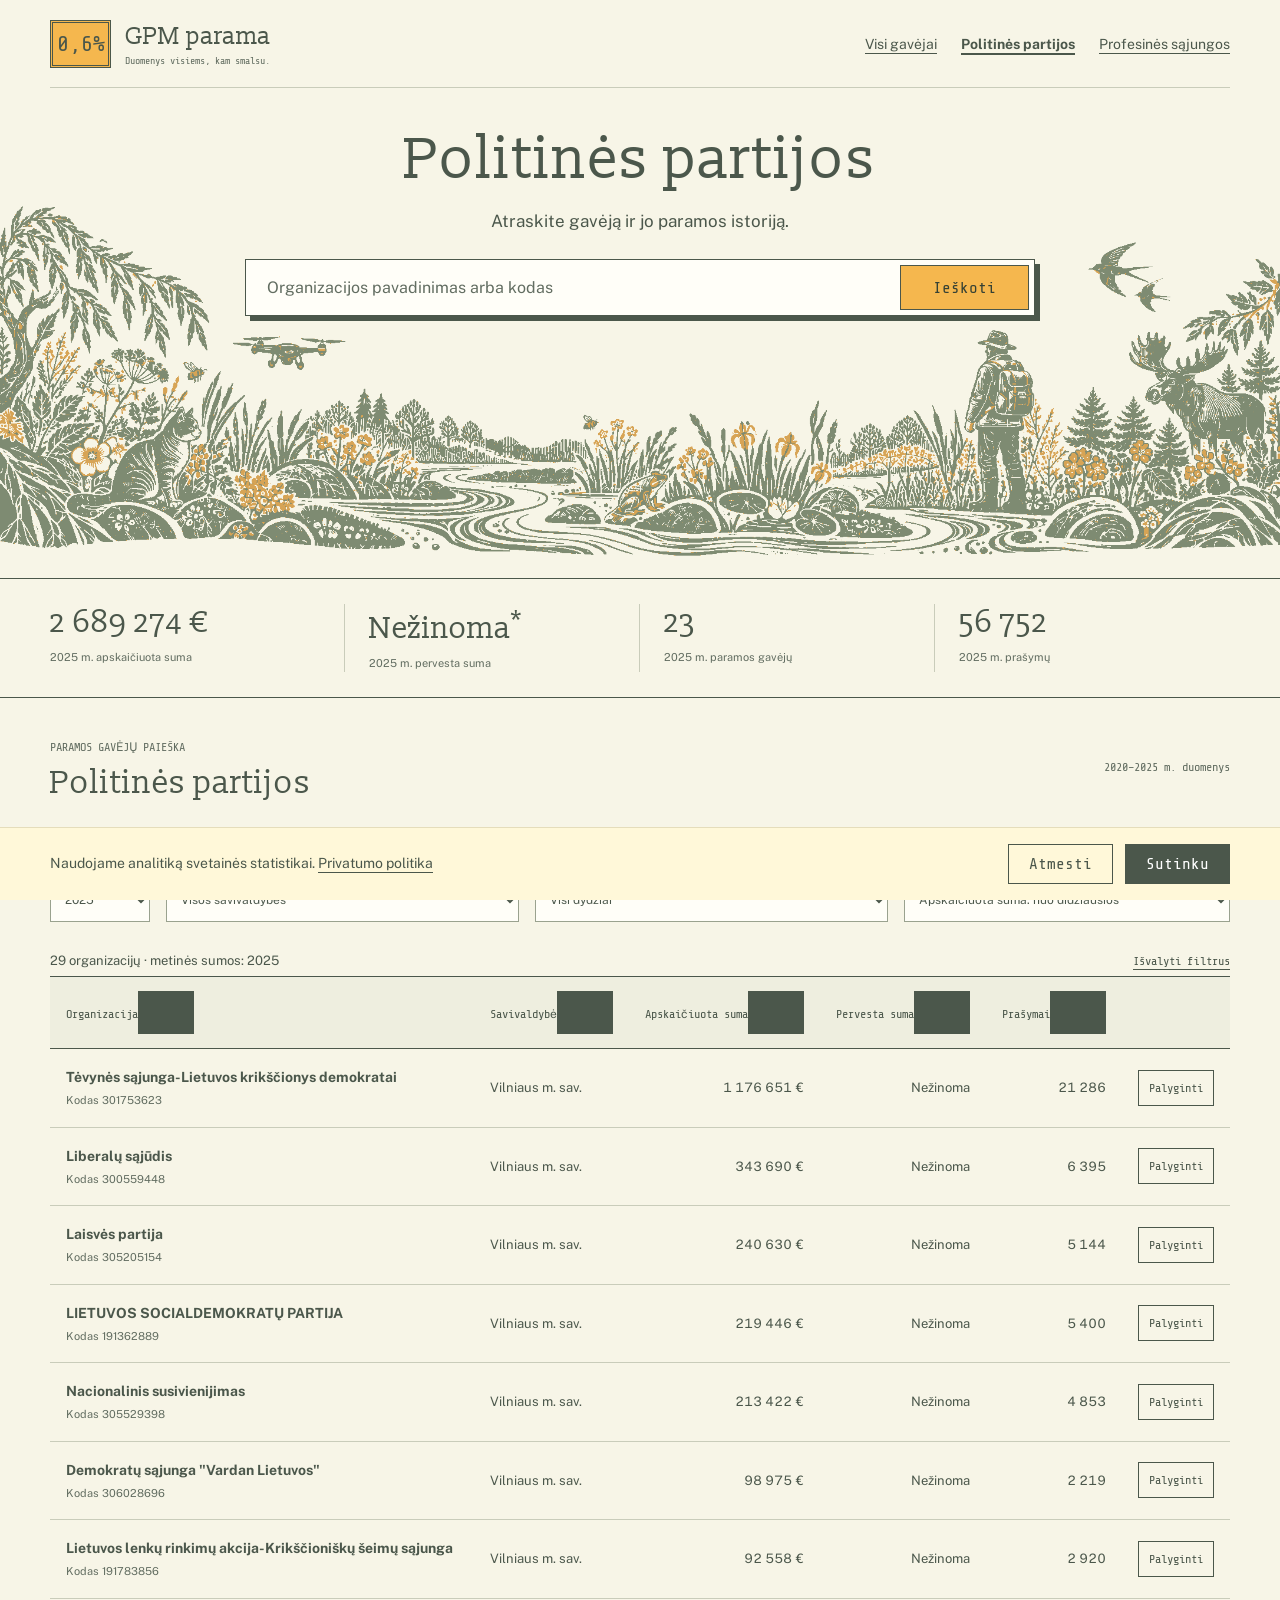
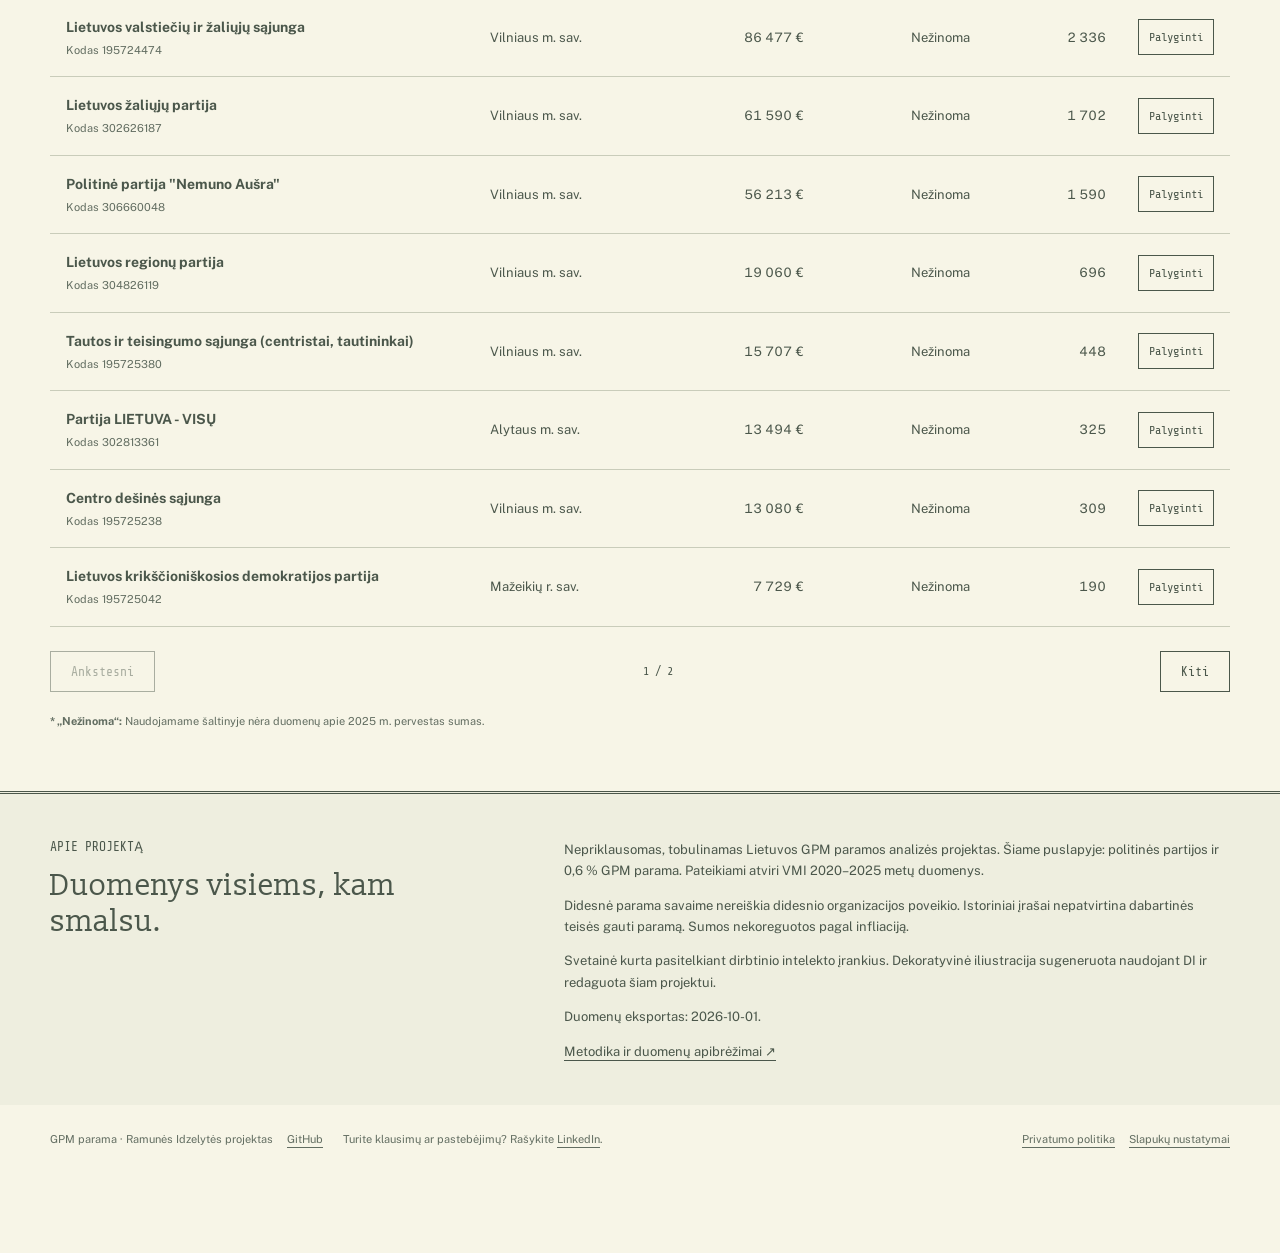
==== commit 367dda22: "Definitions upload" ====
--- a/politines-partijos.html
+++ b/politines-partijos.html
@@ -4,10 +4,10 @@
   <meta charset="utf-8"><meta name="viewport" content="width=device-width,initial-scale=1">
   <meta name="description" content="Politinės partijos: 0,6 % GPM parama, gavėjų paieška, 2020–2025 m. istorija ir palyginimas.">
   <title>Politinės partijos · 0,6 % GPM parama</title>
-  <link rel="stylesheet" href="styles.css?v=amount-labels-1">
+  <link rel="stylesheet" href="styles.css?v=term-help-2">
   <link rel="preload" href="assets/fonts/publicsans/PublicSans-Regular.ttf" as="font" type="font/ttf" crossorigin>
   <link rel="preload" href="assets/fonts/slabo13px/Slabo13px-Regular.ttf" as="font" type="font/ttf" crossorigin>
-  <script defer src="vendor/chart.umd.js"></script><script defer src="app.js?v=amount-labels-1"></script>
+  <script defer src="vendor/chart.umd.js"></script><script defer src="terms.js?v=3"></script><script defer src="app.js?v=missing-note-1"></script>
 </head>
 <body data-scope="parties">
 <a class="skip" href="#results">Pereiti prie rezultatų</a>
@@ -45,11 +45,10 @@
   </div>
   <div class="result-meta"><p id="result-count" role="status" aria-live="polite">Įkeliama…</p><button class="text-button" id="reset">Išvalyti filtrus</button></div>
   <div id="error" role="alert" hidden><p>Nepavyko įkelti duomenų. Patikrinkite ryšį ir bandykite dar kartą.</p><button id="retry">Bandyti dar kartą</button></div>
-  <div class="table-scroll"><table class="results-table"><thead><tr><th scope="col">Organizacija</th><th scope="col">Savivaldybė*</th><th scope="col" class="numeric">Apskaičiuota suma</th><th scope="col" class="numeric">Pervesta suma</th><th scope="col" class="numeric">Prašymai</th><th scope="col"><span class="sr-only">Palyginimas</span></th></tr></thead><tbody id="result-body"></tbody></table></div>
+  <div class="table-scroll"><table class="results-table"><thead><tr><th scope="col">Organizacija</th><th scope="col">Savivaldybė</th><th scope="col" class="numeric">Apskaičiuota suma</th><th scope="col" class="numeric">Pervesta suma</th><th scope="col" class="numeric">Prašymai</th><th scope="col"><span class="sr-only">Palyginimas</span></th></tr></thead><tbody id="result-body"></tbody></table></div>
   <div id="empty" class="empty" hidden><h3>Organizacijų nerasta</h3><p>Pabandykite kitą pavadinimą arba išvalykite filtrus.</p></div>
   <div class="pagination"><button id="previous" class="secondary" disabled>Ankstesni</button><span id="page-label"></span><button id="next" class="secondary" disabled>Kiti</button></div>
-  <p class="footnote">Apskaičiuota ir pervesta paramos suma gali skirtis, nes į pervestą sumą įtraukiami ir ankstesnių metų perskaičiavimai. Metai nurodomi pagal VMI duomenų lentelę, o ne pagal pinigų pervedimo datą. Naudojamame šaltinyje nėra duomenų apie 2025 m. pervestas sumas. „Nežinoma“ reiškia, kad duomenų nėra, o ne kad organizacija gavo 0 €.</p>
-  <p class="footnote">Savivaldybė* nurodoma pagal paskutinę žinomą organizacijos registracijos vietą, ne pagal rėmėjų gyvenamąją ar organizacijos veiklos vietą.</p>
+  <p class="footnote" id="transfer-note"><strong>* „Nežinoma“:</strong> Naudojamame šaltinyje nėra duomenų apie 2025 m. pervestas sumas.</p>
 </section>
 <section id="detail" class="detail-band" hidden tabindex="-1"><div class="wrap">
   <div class="section-heading"><div><p class="eyebrow" id="detail-kind">ORGANIZACIJOS ISTORIJA</p><h2 id="detail-title"></h2><p id="detail-subtitle"></p></div><button id="close-detail" class="secondary">Uždaryti</button></div>
@@ -59,7 +58,7 @@
   <p id="chart-error" hidden>Diagramos įkelti nepavyko. Duomenys pateikti lentelėje.</p>
   <div class="detail-actions"><h3>Metų duomenys</h3><button class="secondary" id="share">Kopijuoti nuorodą</button></div>
   <p id="share-status" role="status"></p>
-  <div class="table-scroll"><table id="history-table"><thead><tr><th>Organizacija</th><th>Šaltinio metai</th><th class="numeric">Apskaičiuota suma</th><th class="numeric">Pervesta suma</th><th class="numeric">Prašymai</th><th class="numeric">Apskaičiuota vienam prašymui</th></tr></thead><tbody></tbody></table></div>
+  <div class="table-scroll"><table id="history-table"><thead><tr><th>Organizacija</th><th>Metai</th><th class="numeric">Apskaičiuota suma</th><th class="numeric">Pervesta suma</th><th class="numeric">Prašymai</th><th class="numeric">Apskaičiuota vienam prašymui</th></tr></thead><tbody></tbody></table></div>
   <p class="footnote">Pervesta suma pateikiama kaip šaltinyje, įskaitant perskaičiavimus už ankstesnius metus. Tai nėra vien pasirinktų metų prašymams tenkanti suma. Apskaičiuotai sumai taikoma projekto korekcija: teigiama suma su 0 prašymų pakeičiama į 0. Pervestai sumai ši korekcija netaikoma.</p>
   <p class="footnote">„Nėra įrašo“ nėra nulinė parama. Vidurkis vienam prašymui nėra atskiro prašymo suma. Prašymų skaičius nebūtinai sutampa su žmonių skaičiumi.</p>
 </div></section>
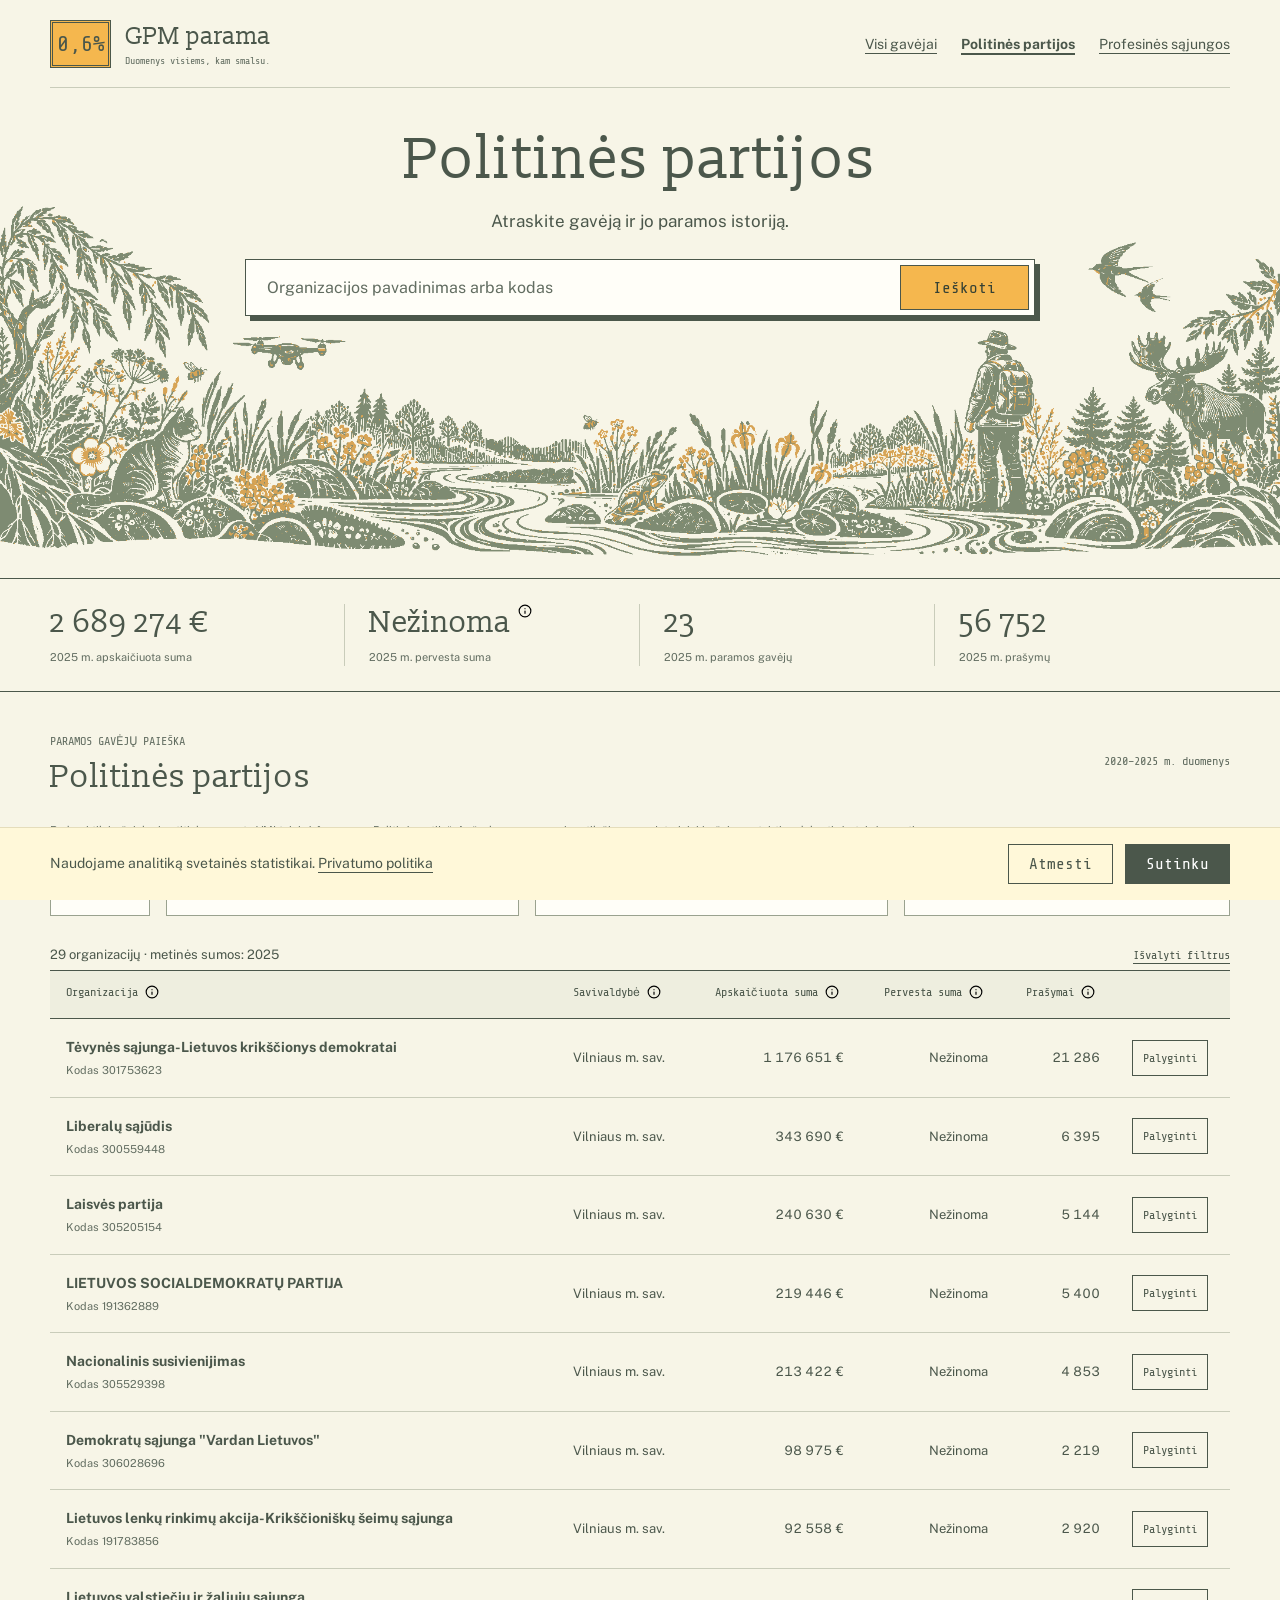
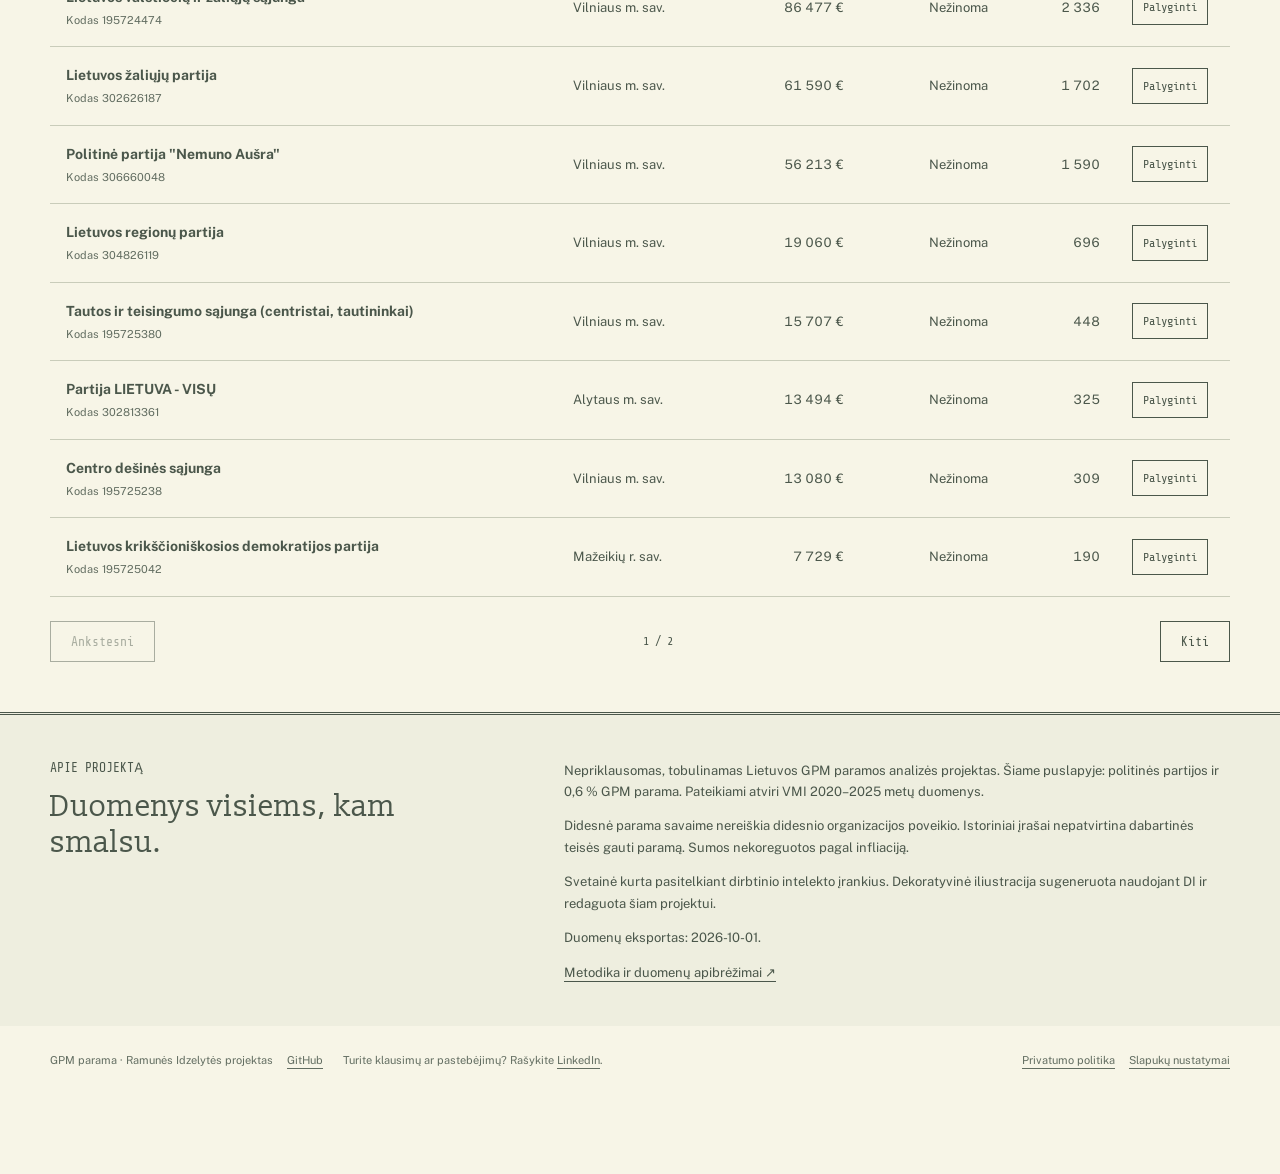
==== commit e6630952: "Add files via upload" ====
--- a/politines-partijos.html
+++ b/politines-partijos.html
@@ -7,7 +7,7 @@
   <link rel="stylesheet" href="styles.css?v=term-help-2">
   <link rel="preload" href="assets/fonts/publicsans/PublicSans-Regular.ttf" as="font" type="font/ttf" crossorigin>
   <link rel="preload" href="assets/fonts/slabo13px/Slabo13px-Regular.ttf" as="font" type="font/ttf" crossorigin>
-  <script defer src="vendor/chart.umd.js"></script><script defer src="terms.js?v=3"></script><script defer src="app.js?v=missing-note-1"></script>
+  <script defer src="vendor/chart.umd.js"></script><script defer src="terms.js?v=4"></script><script defer src="app.js?v=unknown-help-1"></script>
 </head>
 <body data-scope="parties">
 <a class="skip" href="#results">Pereiti prie rezultatų</a>
@@ -48,7 +48,6 @@
   <div class="table-scroll"><table class="results-table"><thead><tr><th scope="col">Organizacija</th><th scope="col">Savivaldybė</th><th scope="col" class="numeric">Apskaičiuota suma</th><th scope="col" class="numeric">Pervesta suma</th><th scope="col" class="numeric">Prašymai</th><th scope="col"><span class="sr-only">Palyginimas</span></th></tr></thead><tbody id="result-body"></tbody></table></div>
   <div id="empty" class="empty" hidden><h3>Organizacijų nerasta</h3><p>Pabandykite kitą pavadinimą arba išvalykite filtrus.</p></div>
   <div class="pagination"><button id="previous" class="secondary" disabled>Ankstesni</button><span id="page-label"></span><button id="next" class="secondary" disabled>Kiti</button></div>
-  <p class="footnote" id="transfer-note"><strong>* „Nežinoma“:</strong> Naudojamame šaltinyje nėra duomenų apie 2025 m. pervestas sumas.</p>
 </section>
 <section id="detail" class="detail-band" hidden tabindex="-1"><div class="wrap">
   <div class="section-heading"><div><p class="eyebrow" id="detail-kind">ORGANIZACIJOS ISTORIJA</p><h2 id="detail-title"></h2><p id="detail-subtitle"></p></div><button id="close-detail" class="secondary">Uždaryti</button></div>
--- a/styles.css
+++ b/styles.css
@@ -82,6 +82,11 @@
 .text-button:hover{background:transparent;color:var(--focus)}
 .result-meta button{font-size:12px}
 .table-scroll{overflow-x:auto;position:relative}
+.term-label{display:inline-flex;align-items:flex-start;gap:2px}
+.term-help{display:inline-flex;align-items:center;justify-content:center;flex:0 0 24px;width:24px;height:24px;margin-top:-5px;padding:5px;border:0;background:transparent;color:var(--ink);vertical-align:super}
+.term-help:hover,.term-help[aria-expanded=true]{background:var(--gold)}
+.term-help img{display:block;width:14px;height:14px}
+.term-tooltip{position:fixed;z-index:200;width:300px;max-width:calc(100vw - 24px);max-height:calc(100dvh - 24px);overflow-y:auto;padding:12px 14px;border:1px solid var(--ink);background:var(--white);color:var(--ink);box-shadow:3px 3px 0 var(--line);font:13px/1.55 "Public Sans",Arial,sans-serif;white-space:normal;overflow-wrap:anywhere;text-align:left}
 table{border-collapse:collapse;width:100%;font-size:13px;text-align:left}
 th{background:var(--wash);border-block:1px solid var(--ink);font:12px var(--mono);padding:14px 16px;white-space:nowrap}
 td{border-bottom:1px solid var(--line);padding:18px 16px;line-height:1.5}
@@ -168,9 +173,10 @@
   .results-table td{display:block;border:0;padding:0;text-align:left;min-width:0}
   .results-table td:first-child{grid-column:1/-1;overflow-wrap:anywhere}
   .results-table td:nth-child(2){grid-column:1/-1;color:var(--muted);font-size:11px}
-  .results-table td:nth-child(3)::before{content:'Apskaičiuota suma';display:block;font:11px var(--mono);margin-bottom:4px}
-  .results-table td:nth-child(4)::before{content:'Pervesta suma';display:block;font:11px var(--mono);margin-bottom:4px}
-  .results-table td:nth-child(5)::before{content:'Prašymai';display:block;font:11px var(--mono);margin-bottom:4px}
+  .results-table thead .term-help{display:none}
+  .results-table td:nth-child(3)::before{content:'Apskaičiuota suma';display:block;font:11px var(--mono);margin-bottom:4px;white-space:normal}
+  .results-table td:nth-child(4)::before{content:'Pervesta suma';display:block;font:11px var(--mono);margin-bottom:4px;white-space:normal}
+  .results-table td:nth-child(5)::before{content:'Prašymai';display:block;font:11px var(--mono);margin-bottom:4px;white-space:normal}
   .results-table td:last-child{grid-column:1/-1}
   .results-table .numeric{font-size:12px}
   .organization-link{font-size:14px}
